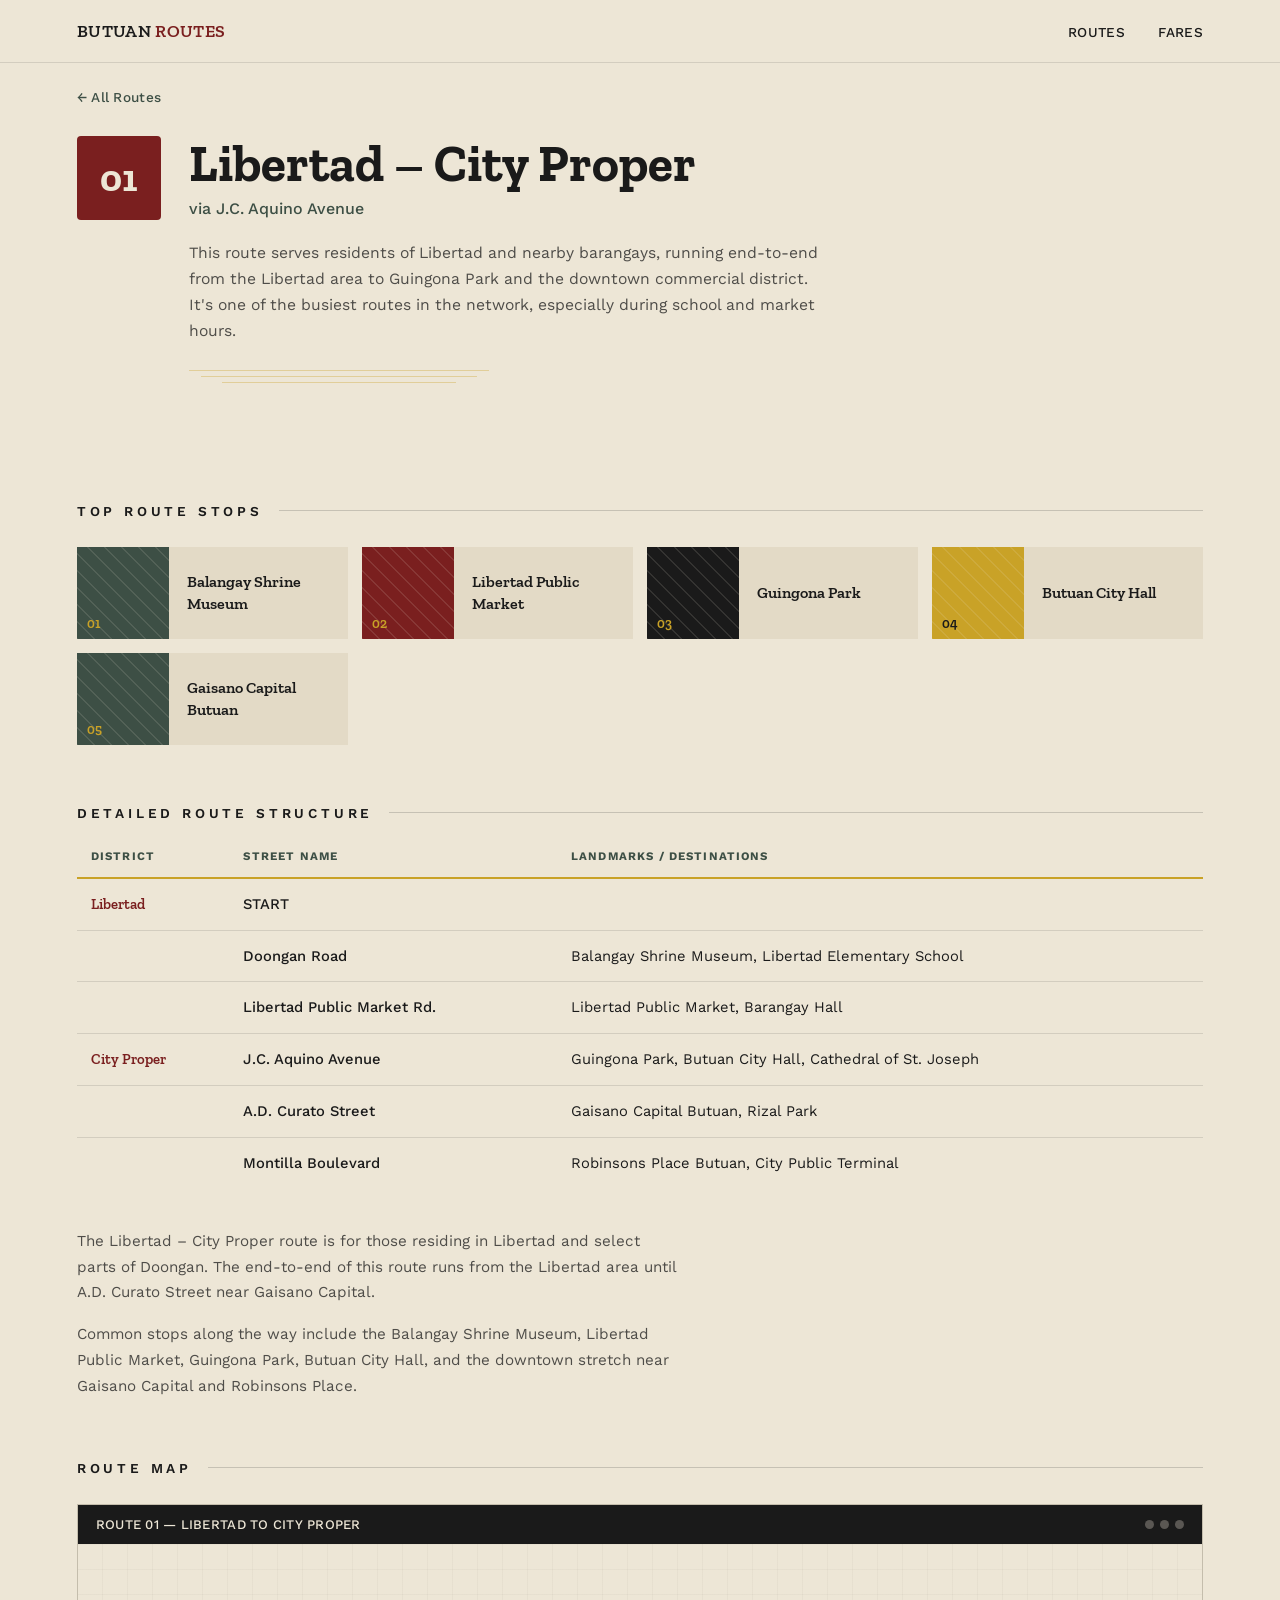
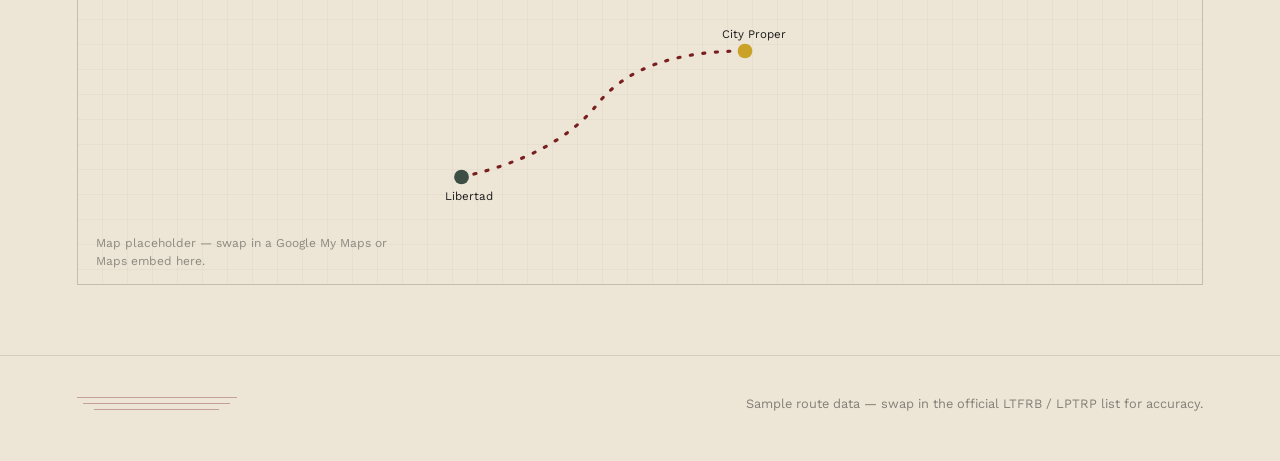
==== routes/route-01.html @ 06b8d441 "restructure: index.html + routes folder" ====
<!DOCTYPE html>
<html lang="en">
<head>
<meta charset="UTF-8">
<meta name="viewport" content="width=device-width, initial-scale=1.0">
<title>Route 01 — Libertad to City Proper | Butuan Routes</title>
<link rel="preconnect" href="https://fonts.googleapis.com">
<link rel="preconnect" href="https://fonts.gstatic.com" crossorigin>
<link href="https://fonts.googleapis.com/css2?family=Zilla+Slab:wght@400;500;600;700&family=Work+Sans:wght@400;500;600&display=swap" rel="stylesheet">
<style>
  :root {
    --red: #7A1F1F;
    --gold: #C9A227;
    --black: #1A1A1A;
    --moss: #3D4F45;
    --cream: #EDE6D6;
    --cream-dim: #E3DAC6;
  }

  * { margin: 0; padding: 0; box-sizing: border-box; }
  html { scroll-behavior: smooth; }
  body {
    background: var(--cream);
    color: var(--black);
    font-family: 'Work Sans', sans-serif;
    -webkit-font-smoothing: antialiased;
  }
  h1, h2, h3 { font-family: 'Zilla Slab', serif; }

  .plank-lines { display: flex; flex-direction: column; gap: 5px; width: 100%; }
  .plank-lines span { display: block; height: 1px; background: currentColor; opacity: 0.35; }
  .plank-lines span:nth-child(2) { width: 92%; margin-left: 4%; }
  .plank-lines span:nth-child(3) { width: 78%; margin-left: 11%; }

  /* ---------- header ---------- */
  header {
    padding: 20px 6vw;
    display: flex;
    justify-content: space-between;
    align-items: center;
    border-bottom: 1px solid rgba(26,26,26,0.12);
  }
  .brand { font-family: 'Zilla Slab', serif; font-weight: 600; font-size: 1.1rem; letter-spacing: 0.02em; }
  .brand span { color: var(--red); }
  nav a {
    color: var(--black);
    text-decoration: none;
    font-size: 0.85rem;
    font-weight: 500;
    margin-left: 28px;
    letter-spacing: 0.03em;
    text-transform: uppercase;
  }

  /* ---------- back link ---------- */
  .back-link {
    padding: 24px 6vw 0;
  }
  .back-link a {
    color: var(--moss);
    text-decoration: none;
    font-size: 0.85rem;
    font-weight: 500;
    letter-spacing: 0.02em;
    display: inline-flex;
    align-items: center;
    gap: 8px;
  }
  .back-link a:hover { color: var(--red); }

  /* ---------- route hero ---------- */
  .route-hero {
    padding: 30px 6vw 60px;
    display: grid;
    grid-template-columns: auto 1fr;
    gap: 28px;
    align-items: start;
  }
  .big-tag {
    background: var(--red);
    color: var(--cream);
    font-family: 'Zilla Slab', serif;
    font-weight: 700;
    font-size: 2.4rem;
    width: 84px;
    height: 84px;
    flex-shrink: 0;
    display: flex;
    align-items: center;
    justify-content: center;
    border-radius: 4px;
  }
  .route-hero h1 {
    font-size: clamp(1.9rem, 4.5vw, 3.2rem);
    font-weight: 700;
    line-height: 1.08;
    margin-bottom: 8px;
  }
  .route-hero .via {
    font-size: 1rem;
    color: var(--moss);
    font-weight: 500;
    margin-bottom: 22px;
  }
  .route-hero .desc {
    max-width: 640px;
    font-size: 0.98rem;
    line-height: 1.65;
    color: rgba(26,26,26,0.75);
  }
  .route-hero .plank-lines {
    max-width: 300px;
    margin-top: 26px;
    color: var(--gold);
  }

  @media (max-width: 640px) {
    .route-hero { grid-template-columns: 1fr; }
  }

  /* ---------- section label ---------- */
  .section-label {
    display: flex;
    align-items: center;
    gap: 16px;
    padding: 0 6vw;
    margin: 60px 0 28px;
  }
  .section-label h2 {
    font-size: 0.85rem;
    letter-spacing: 0.28em;
    text-transform: uppercase;
    font-family: 'Work Sans', sans-serif;
    font-weight: 600;
    white-space: nowrap;
  }
  .section-label .rule { height: 1px; background: rgba(26,26,26,0.18); flex: 1; }

  /* ---------- stops grid (placeholder tiles, no stock photos) ---------- */
  .stops {
    padding: 0 6vw;
    display: grid;
    grid-template-columns: repeat(auto-fit, minmax(230px, 1fr));
    gap: 14px;
  }
  .stop {
    background: var(--cream-dim);
    display: flex;
    align-items: stretch;
    min-height: 92px;
  }
  .stop-swatch {
    width: 92px;
    flex-shrink: 0;
    position: relative;
    background: var(--moss);
    overflow: hidden;
  }
  .stop-swatch::before {
    content: '';
    position: absolute;
    inset: 0;
    background-image: repeating-linear-gradient(45deg, rgba(237,230,214,0.12) 0, rgba(237,230,214,0.12) 1px, transparent 1px, transparent 12px);
  }
  .stop-swatch .num {
    position: absolute;
    bottom: 8px;
    left: 10px;
    color: var(--gold);
    font-family: 'Zilla Slab', serif;
    font-weight: 600;
    font-size: 0.85rem;
  }
  .stop:nth-child(2) .stop-swatch { background: var(--red); }
  .stop:nth-child(3) .stop-swatch { background: var(--black); }
  .stop:nth-child(4) .stop-swatch { background: var(--gold); }
  .stop:nth-child(4) .stop-swatch .num { color: var(--black); }
  .stop:nth-child(5) .stop-swatch { background: var(--moss); }
  .stop-info {
    padding: 14px 18px;
    display: flex;
    align-items: center;
    font-family: 'Zilla Slab', serif;
    font-weight: 600;
    font-size: 1rem;
    line-height: 1.35;
  }

  /* ---------- detailed structure table ---------- */
  .table-wrap { padding: 0 6vw; overflow-x: auto; }
  table {
    width: 100%;
    border-collapse: collapse;
    font-size: 0.92rem;
    min-width: 560px;
  }
  thead th {
    text-align: left;
    font-family: 'Work Sans', sans-serif;
    font-size: 0.72rem;
    letter-spacing: 0.1em;
    text-transform: uppercase;
    color: var(--moss);
    padding: 0 14px 14px;
    border-bottom: 2px solid var(--gold);
  }
  tbody td {
    padding: 14px;
    border-bottom: 1px solid rgba(26,26,26,0.12);
    vertical-align: top;
    line-height: 1.55;
  }
  tbody td:first-child {
    font-family: 'Zilla Slab', serif;
    font-weight: 600;
    color: var(--red);
    white-space: nowrap;
  }
  tbody td:nth-child(2) { font-weight: 500; white-space: nowrap; }
  tbody tr:last-child td { border-bottom: none; }

  /* ---------- narrative note ---------- */
  .narrative {
    padding: 40px 6vw 0;
    max-width: 760px;
  }
  .narrative p {
    font-size: 0.95rem;
    line-height: 1.7;
    color: rgba(26,26,26,0.75);
    margin-bottom: 16px;
  }
  .narrative p:last-child { margin-bottom: 0; }

  /* ---------- map placeholder ---------- */
  .map-block { padding: 0 6vw 10px; }
  .map-frame {
    border: 1px solid rgba(26,26,26,0.15);
    background: var(--cream-dim);
  }
  .map-frame-bar {
    display: flex;
    align-items: center;
    justify-content: space-between;
    padding: 12px 18px;
    background: var(--black);
    color: var(--cream);
  }
  .map-frame-bar span {
    font-size: 0.82rem;
    font-weight: 500;
    letter-spacing: 0.02em;
  }
  .map-frame-bar .dot-group { display: flex; gap: 6px; }
  .map-frame-bar .dot { width: 9px; height: 9px; border-radius: 50%; background: rgba(237,230,214,0.3); }
  .map-canvas {
    position: relative;
    height: 340px;
    background:
      linear-gradient(0deg, transparent 24px, rgba(26,26,26,0.06) 25px) 0 0 / 100% 25px,
      linear-gradient(90deg, transparent 24px, rgba(26,26,26,0.06) 25px) 0 0 / 25px 100%,
      var(--cream);
    display: flex;
    align-items: center;
    justify-content: center;
    overflow: hidden;
  }
  .map-canvas svg { width: 70%; max-width: 420px; }
  .map-placeholder-note {
    position: absolute;
    bottom: 14px;
    left: 18px;
    font-size: 0.75rem;
    color: rgba(26,26,26,0.45);
    max-width: 320px;
    line-height: 1.5;
  }

  /* ---------- footer ---------- */
  footer {
    padding: 40px 6vw 50px;
    margin-top: 60px;
    display: flex;
    justify-content: space-between;
    align-items: center;
    flex-wrap: wrap;
    gap: 12px;
    border-top: 1px solid rgba(26,26,26,0.12);
  }
  footer .plank-lines { max-width: 160px; color: var(--red); }
  footer p { font-size: 0.8rem; color: rgba(26,26,26,0.5); }

  :focus-visible { outline: 2px solid var(--red); outline-offset: 2px; }
  @media (prefers-reduced-motion: reduce) { html { scroll-behavior: auto; } }
</style>
</head>
<body>

<header>
  <div class="brand">BUTUAN <span>ROUTES</span></div>
  <nav>
    <a href="../index.html">Routes</a>
    <a href="../index.html#fares">Fares</a>
  </nav>
</header>

<div class="back-link">
  <a href="../index.html">&larr; All Routes</a>
</div>

<section class="route-hero">
  <div class="big-tag">01</div>
  <div>
    <h1>Libertad &ndash; City Proper</h1>
    <div class="via">via J.C. Aquino Avenue</div>
    <p class="desc">This route serves residents of Libertad and nearby barangays, running end-to-end from the Libertad area to Guingona Park and the downtown commercial district. It's one of the busiest routes in the network, especially during school and market hours.</p>
    <div class="plank-lines"><span></span><span></span><span></span></div>
  </div>
</section>

<div class="section-label">
  <h2>Top Route Stops</h2>
  <div class="rule"></div>
</div>

<div class="stops">
  <div class="stop">
    <div class="stop-swatch"><span class="num">01</span></div>
    <div class="stop-info">Balangay Shrine Museum</div>
  </div>
  <div class="stop">
    <div class="stop-swatch"><span class="num">02</span></div>
    <div class="stop-info">Libertad Public Market</div>
  </div>
  <div class="stop">
    <div class="stop-swatch"><span class="num">03</span></div>
    <div class="stop-info">Guingona Park</div>
  </div>
  <div class="stop">
    <div class="stop-swatch"><span class="num">04</span></div>
    <div class="stop-info">Butuan City Hall</div>
  </div>
  <div class="stop">
    <div class="stop-swatch"><span class="num">05</span></div>
    <div class="stop-info">Gaisano Capital Butuan</div>
  </div>
</div>

<div class="section-label">
  <h2>Detailed Route Structure</h2>
  <div class="rule"></div>
</div>

<div class="table-wrap">
  <table>
    <thead>
      <tr><th>District</th><th>Street Name</th><th>Landmarks / Destinations</th></tr>
    </thead>
    <tbody>
      <tr><td>Libertad</td><td>START</td><td></td></tr>
      <tr><td></td><td>Doongan Road</td><td>Balangay Shrine Museum, Libertad Elementary School</td></tr>
      <tr><td></td><td>Libertad Public Market Rd.</td><td>Libertad Public Market, Barangay Hall</td></tr>
      <tr><td>City Proper</td><td>J.C. Aquino Avenue</td><td>Guingona Park, Butuan City Hall, Cathedral of St. Joseph</td></tr>
      <tr><td></td><td>A.D. Curato Street</td><td>Gaisano Capital Butuan, Rizal Park</td></tr>
      <tr><td></td><td>Montilla Boulevard</td><td>Robinsons Place Butuan, City Public Terminal</td></tr>
    </tbody>
  </table>
</div>

<div class="narrative">
  <p>The Libertad &ndash; City Proper route is for those residing in Libertad and select parts of Doongan. The end-to-end of this route runs from the Libertad area until A.D. Curato Street near Gaisano Capital.</p>
  <p>Common stops along the way include the Balangay Shrine Museum, Libertad Public Market, Guingona Park, Butuan City Hall, and the downtown stretch near Gaisano Capital and Robinsons Place.</p>
</div>

<div class="section-label">
  <h2>Route Map</h2>
  <div class="rule"></div>
</div>

<div class="map-block">
  <div class="map-frame">
    <div class="map-frame-bar">
      <span>ROUTE 01 &mdash; LIBERTAD TO CITY PROPER</span>
      <div class="dot-group"><div class="dot"></div><div class="dot"></div><div class="dot"></div></div>
    </div>
    <div class="map-canvas">
      <svg viewBox="0 0 400 200" xmlns="http://www.w3.org/2000/svg">
        <path d="M 30 160 Q 120 140 160 90 T 300 40" fill="none" stroke="#7A1F1F" stroke-width="3" stroke-dasharray="2 10" stroke-linecap="round"/>
        <circle cx="30" cy="160" r="7" fill="#3D4F45"/>
        <circle cx="300" cy="40" r="7" fill="#C9A227"/>
        <text x="14" y="182" font-family="Work Sans, sans-serif" font-size="11" fill="#1A1A1A">Libertad</text>
        <text x="278" y="28" font-family="Work Sans, sans-serif" font-size="11" fill="#1A1A1A">City Proper</text>
      </svg>
      <div class="map-placeholder-note">Map placeholder &mdash; swap in a Google My Maps or Maps embed here.</div>
    </div>
  </div>
</div>

<footer>
  <div class="plank-lines"><span></span><span></span><span></span></div>
  <p>Sample route data &mdash; swap in the official LTFRB / LPTRP list for accuracy.</p>
</footer>

</body>
</html>
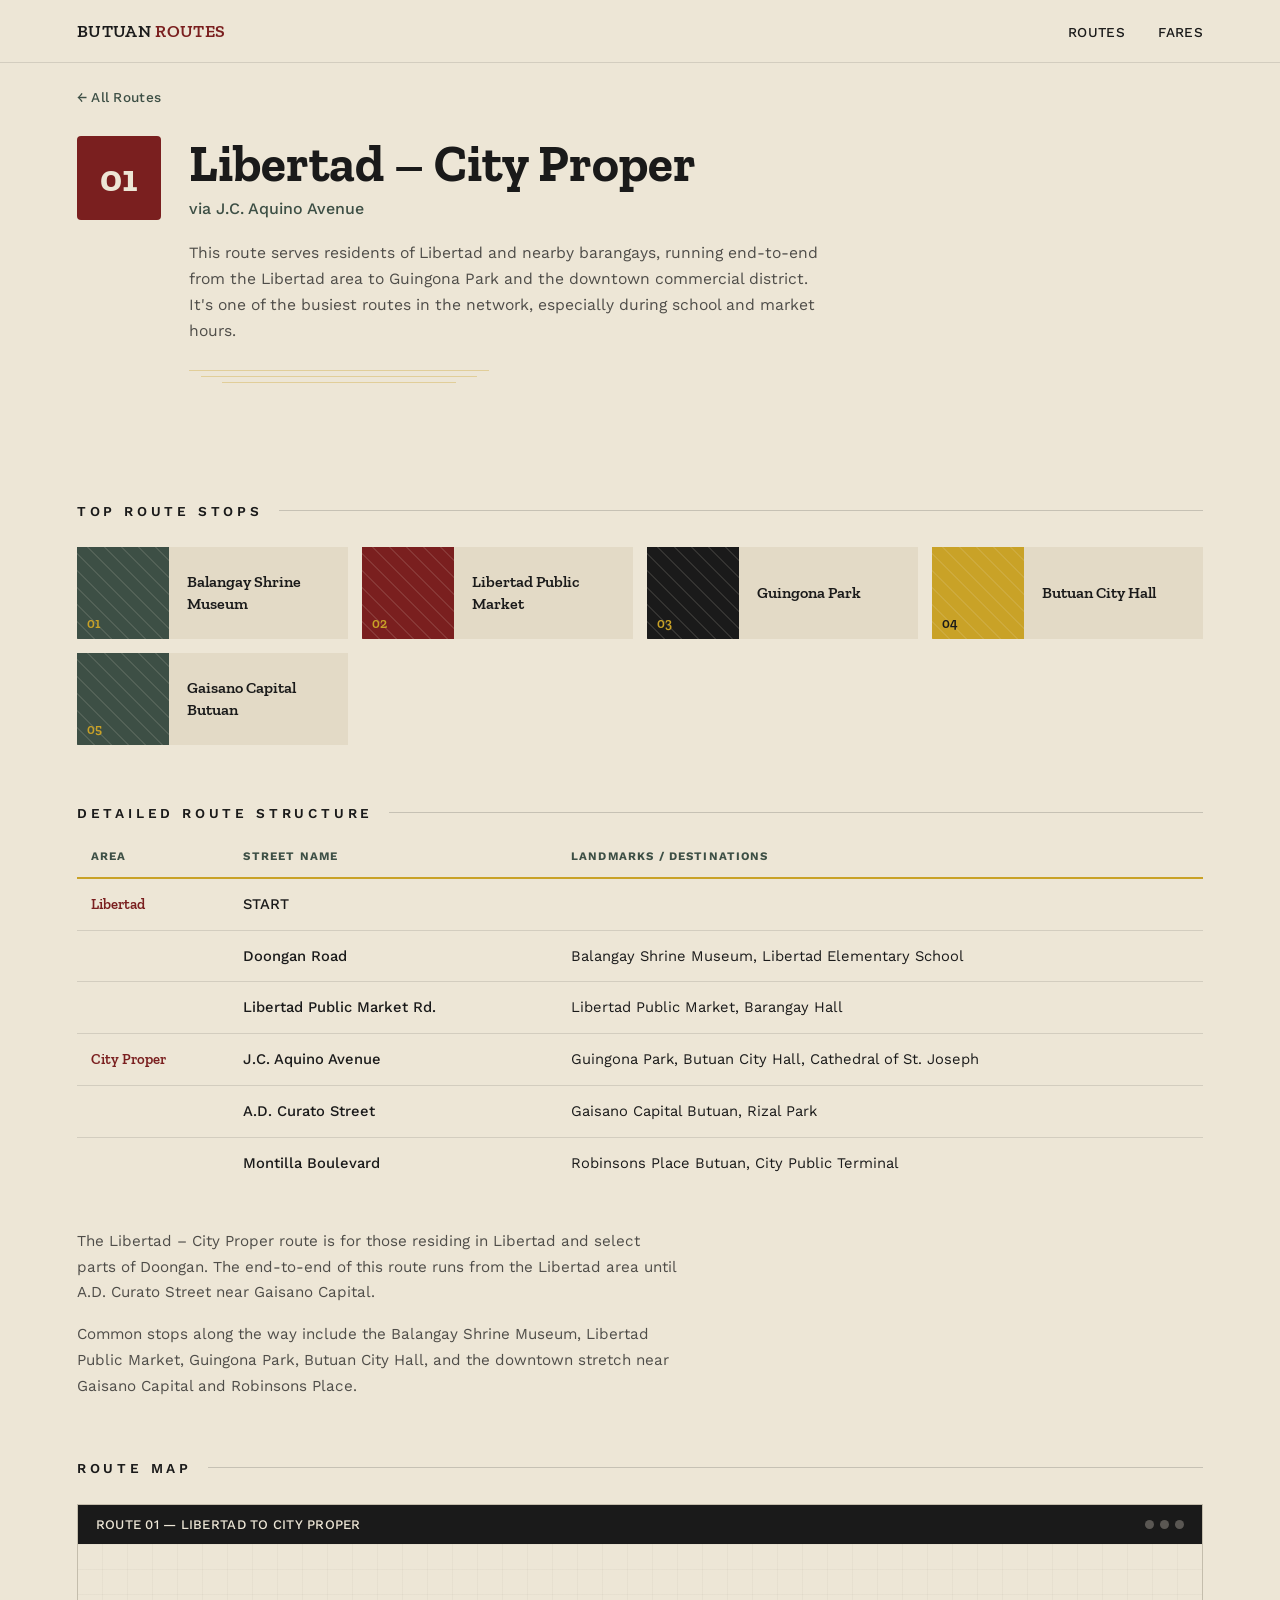
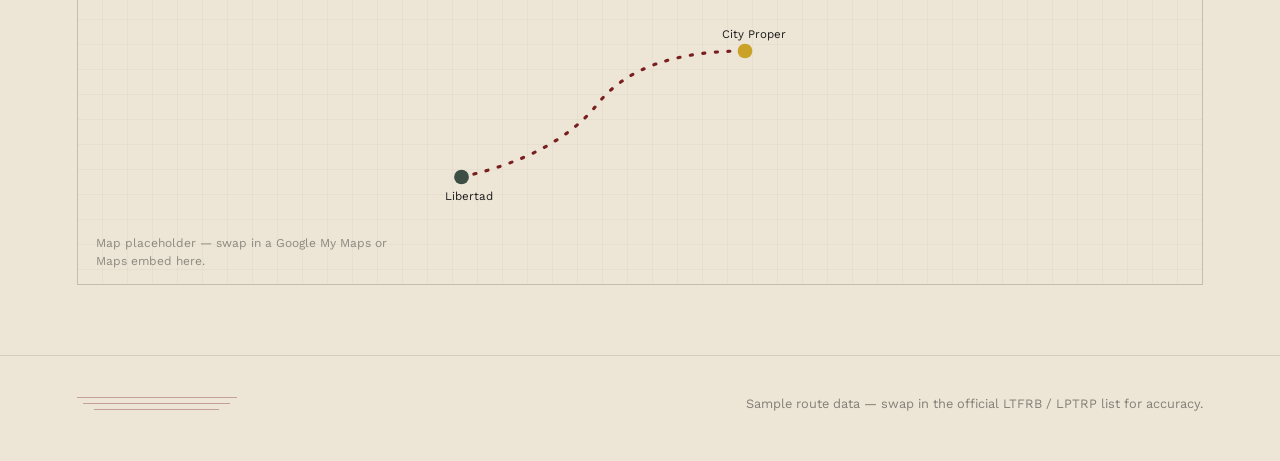
==== commit 99d64521: "Update route info and directions Refresh the homepage and route pages with corrected route names, ro" ====
--- a/routes/route-01.html
+++ b/routes/route-01.html
@@ -1,405 +1,124 @@
 <!DOCTYPE html>
 <html lang="en">
 <head>
-<meta charset="UTF-8">
-<meta name="viewport" content="width=device-width, initial-scale=1.0">
-<title>Route 01 — Libertad to City Proper | Butuan Routes</title>
-<link rel="preconnect" href="https://fonts.googleapis.com">
-<link rel="preconnect" href="https://fonts.gstatic.com" crossorigin>
-<link href="https://fonts.googleapis.com/css2?family=Zilla+Slab:wght@400;500;600;700&family=Work+Sans:wght@400;500;600&display=swap" rel="stylesheet">
-<style>
-  :root {
-    --red: #7A1F1F;
-    --gold: #C9A227;
-    --black: #1A1A1A;
-    --moss: #3D4F45;
-    --cream: #EDE6D6;
-    --cream-dim: #E3DAC6;
-  }
+  <meta charset="UTF-8">
+  <meta name="viewport" content="width=device-width, initial-scale=1.0">
+  <title>Route 01 — Libertad to City Proper | Butuan Routes</title>
+  <link rel="preconnect" href="https://fonts.googleapis.com">
+  <link rel="preconnect" href="https://fonts.gstatic.com" crossorigin>
+  <link href="https://fonts.googleapis.com/css2?family=Zilla+Slab:wght@400;500;600;700&family=Work+Sans:wght@400;500;600&display=swap" rel="stylesheet">
+  <link rel="stylesheet" href="../assets/routes-style.css">
+</head>
 
-  * { margin: 0; padding: 0; box-sizing: border-box; }
-  html { scroll-behavior: smooth; }
-  body {
-    background: var(--cream);
-    color: var(--black);
-    font-family: 'Work Sans', sans-serif;
-    -webkit-font-smoothing: antialiased;
-  }
-  h1, h2, h3 { font-family: 'Zilla Slab', serif; }
+<body>
+  <header>
+    <div class="brand">BUTUAN <span>ROUTES</span></div>
+    <nav>
+      <a href="../index.html">Routes</a>
+      <a href="../index.html#fares">Fares</a>
+    </nav>
+  </header>
 
-  .plank-lines { display: flex; flex-direction: column; gap: 5px; width: 100%; }
-  .plank-lines span { display: block; height: 1px; background: currentColor; opacity: 0.35; }
-  .plank-lines span:nth-child(2) { width: 92%; margin-left: 4%; }
-  .plank-lines span:nth-child(3) { width: 78%; margin-left: 11%; }
+  <div class="back-link">
+    <a href="../index.html">&larr; All Routes</a>
+  </div>
 
-  /* ---------- header ---------- */
-  header {
-    padding: 20px 6vw;
-    display: flex;
-    justify-content: space-between;
-    align-items: center;
-    border-bottom: 1px solid rgba(26,26,26,0.12);
-  }
-  .brand { font-family: 'Zilla Slab', serif; font-weight: 600; font-size: 1.1rem; letter-spacing: 0.02em; }
-  .brand span { color: var(--red); }
-  nav a {
-    color: var(--black);
-    text-decoration: none;
-    font-size: 0.85rem;
-    font-weight: 500;
-    margin-left: 28px;
-    letter-spacing: 0.03em;
-    text-transform: uppercase;
-  }
+  <section class="route-hero">
+    <div class="big-tag">01</div>
+    <div>
+      <h1>Libertad &ndash; City Proper</h1>
+      <div class="via">via J.C. Aquino Avenue</div>
+      <p class="desc">This route serves residents of Libertad and nearby barangays, running end-to-end from the Libertad area to Guingona Park and the downtown commercial district. It's one of the busiest routes in the network, especially during school and market hours.</p>
+      <div class="plank-lines"><span></span><span></span><span></span></div>
+    </div>
+  </section>
 
-  /* ---------- back link ---------- */
-  .back-link {
-    padding: 24px 6vw 0;
-  }
-  .back-link a {
-    color: var(--moss);
-    text-decoration: none;
-    font-size: 0.85rem;
-    font-weight: 500;
-    letter-spacing: 0.02em;
-    display: inline-flex;
-    align-items: center;
-    gap: 8px;
-  }
-  .back-link a:hover { color: var(--red); }
+  <div class="section-label">
+    <h2>Top Route Stops</h2>
+    <div class="rule"></div>
+  </div>
 
-  /* ---------- route hero ---------- */
-  .route-hero {
-    padding: 30px 6vw 60px;
-    display: grid;
-    grid-template-columns: auto 1fr;
-    gap: 28px;
-    align-items: start;
-  }
-  .big-tag {
-    background: var(--red);
-    color: var(--cream);
-    font-family: 'Zilla Slab', serif;
-    font-weight: 700;
-    font-size: 2.4rem;
-    width: 84px;
-    height: 84px;
-    flex-shrink: 0;
-    display: flex;
-    align-items: center;
-    justify-content: center;
-    border-radius: 4px;
-  }
-  .route-hero h1 {
-    font-size: clamp(1.9rem, 4.5vw, 3.2rem);
-    font-weight: 700;
-    line-height: 1.08;
-    margin-bottom: 8px;
-  }
-  .route-hero .via {
-    font-size: 1rem;
-    color: var(--moss);
-    font-weight: 500;
-    margin-bottom: 22px;
-  }
-  .route-hero .desc {
-    max-width: 640px;
-    font-size: 0.98rem;
-    line-height: 1.65;
-    color: rgba(26,26,26,0.75);
-  }
-  .route-hero .plank-lines {
-    max-width: 300px;
-    margin-top: 26px;
-    color: var(--gold);
-  }
-
-  @media (max-width: 640px) {
-    .route-hero { grid-template-columns: 1fr; }
-  }
-
-  /* ---------- section label ---------- */
-  .section-label {
-    display: flex;
-    align-items: center;
-    gap: 16px;
-    padding: 0 6vw;
-    margin: 60px 0 28px;
-  }
-  .section-label h2 {
-    font-size: 0.85rem;
-    letter-spacing: 0.28em;
-    text-transform: uppercase;
-    font-family: 'Work Sans', sans-serif;
-    font-weight: 600;
-    white-space: nowrap;
-  }
-  .section-label .rule { height: 1px; background: rgba(26,26,26,0.18); flex: 1; }
-
-  /* ---------- stops grid (placeholder tiles, no stock photos) ---------- */
-  .stops {
-    padding: 0 6vw;
-    display: grid;
-    grid-template-columns: repeat(auto-fit, minmax(230px, 1fr));
-    gap: 14px;
-  }
-  .stop {
-    background: var(--cream-dim);
-    display: flex;
-    align-items: stretch;
-    min-height: 92px;
-  }
-  .stop-swatch {
-    width: 92px;
-    flex-shrink: 0;
-    position: relative;
-    background: var(--moss);
-    overflow: hidden;
-  }
-  .stop-swatch::before {
-    content: '';
-    position: absolute;
-    inset: 0;
-    background-image: repeating-linear-gradient(45deg, rgba(237,230,214,0.12) 0, rgba(237,230,214,0.12) 1px, transparent 1px, transparent 12px);
-  }
-  .stop-swatch .num {
-    position: absolute;
-    bottom: 8px;
-    left: 10px;
-    color: var(--gold);
-    font-family: 'Zilla Slab', serif;
-    font-weight: 600;
-    font-size: 0.85rem;
-  }
-  .stop:nth-child(2) .stop-swatch { background: var(--red); }
-  .stop:nth-child(3) .stop-swatch { background: var(--black); }
-  .stop:nth-child(4) .stop-swatch { background: var(--gold); }
-  .stop:nth-child(4) .stop-swatch .num { color: var(--black); }
-  .stop:nth-child(5) .stop-swatch { background: var(--moss); }
-  .stop-info {
-    padding: 14px 18px;
-    display: flex;
-    align-items: center;
-    font-family: 'Zilla Slab', serif;
-    font-weight: 600;
-    font-size: 1rem;
-    line-height: 1.35;
-  }
-
-  /* ---------- detailed structure table ---------- */
-  .table-wrap { padding: 0 6vw; overflow-x: auto; }
-  table {
-    width: 100%;
-    border-collapse: collapse;
-    font-size: 0.92rem;
-    min-width: 560px;
-  }
-  thead th {
-    text-align: left;
-    font-family: 'Work Sans', sans-serif;
-    font-size: 0.72rem;
-    letter-spacing: 0.1em;
-    text-transform: uppercase;
-    color: var(--moss);
-    padding: 0 14px 14px;
-    border-bottom: 2px solid var(--gold);
-  }
-  tbody td {
-    padding: 14px;
-    border-bottom: 1px solid rgba(26,26,26,0.12);
-    vertical-align: top;
-    line-height: 1.55;
-  }
-  tbody td:first-child {
-    font-family: 'Zilla Slab', serif;
-    font-weight: 600;
-    color: var(--red);
-    white-space: nowrap;
-  }
-  tbody td:nth-child(2) { font-weight: 500; white-space: nowrap; }
-  tbody tr:last-child td { border-bottom: none; }
-
-  /* ---------- narrative note ---------- */
-  .narrative {
-    padding: 40px 6vw 0;
-    max-width: 760px;
-  }
-  .narrative p {
-    font-size: 0.95rem;
-    line-height: 1.7;
-    color: rgba(26,26,26,0.75);
-    margin-bottom: 16px;
-  }
-  .narrative p:last-child { margin-bottom: 0; }
-
-  /* ---------- map placeholder ---------- */
-  .map-block { padding: 0 6vw 10px; }
-  .map-frame {
-    border: 1px solid rgba(26,26,26,0.15);
-    background: var(--cream-dim);
-  }
-  .map-frame-bar {
-    display: flex;
-    align-items: center;
-    justify-content: space-between;
-    padding: 12px 18px;
-    background: var(--black);
-    color: var(--cream);
-  }
-  .map-frame-bar span {
-    font-size: 0.82rem;
-    font-weight: 500;
-    letter-spacing: 0.02em;
-  }
-  .map-frame-bar .dot-group { display: flex; gap: 6px; }
-  .map-frame-bar .dot { width: 9px; height: 9px; border-radius: 50%; background: rgba(237,230,214,0.3); }
-  .map-canvas {
-    position: relative;
-    height: 340px;
-    background:
-      linear-gradient(0deg, transparent 24px, rgba(26,26,26,0.06) 25px) 0 0 / 100% 25px,
-      linear-gradient(90deg, transparent 24px, rgba(26,26,26,0.06) 25px) 0 0 / 25px 100%,
-      var(--cream);
-    display: flex;
-    align-items: center;
-    justify-content: center;
-    overflow: hidden;
-  }
-  .map-canvas svg { width: 70%; max-width: 420px; }
-  .map-placeholder-note {
-    position: absolute;
-    bottom: 14px;
-    left: 18px;
-    font-size: 0.75rem;
-    color: rgba(26,26,26,0.45);
-    max-width: 320px;
-    line-height: 1.5;
-  }
-
-  /* ---------- footer ---------- */
-  footer {
-    padding: 40px 6vw 50px;
-    margin-top: 60px;
-    display: flex;
-    justify-content: space-between;
-    align-items: center;
-    flex-wrap: wrap;
-    gap: 12px;
-    border-top: 1px solid rgba(26,26,26,0.12);
-  }
-  footer .plank-lines { max-width: 160px; color: var(--red); }
-  footer p { font-size: 0.8rem; color: rgba(26,26,26,0.5); }
-
-  :focus-visible { outline: 2px solid var(--red); outline-offset: 2px; }
-  @media (prefers-reduced-motion: reduce) { html { scroll-behavior: auto; } }
-</style>
-</head>
-<body>
-
-<header>
-  <div class="brand">BUTUAN <span>ROUTES</span></div>
-  <nav>
-    <a href="../index.html">Routes</a>
-    <a href="../index.html#fares">Fares</a>
-  </nav>
-</header>
-
-<div class="back-link">
-  <a href="../index.html">&larr; All Routes</a>
-</div>
-
-<section class="route-hero">
-  <div class="big-tag">01</div>
-  <div>
-    <h1>Libertad &ndash; City Proper</h1>
-    <div class="via">via J.C. Aquino Avenue</div>
-    <p class="desc">This route serves residents of Libertad and nearby barangays, running end-to-end from the Libertad area to Guingona Park and the downtown commercial district. It's one of the busiest routes in the network, especially during school and market hours.</p>
-    <div class="plank-lines"><span></span><span></span><span></span></div>
-  </div>
-</section>
-
-<div class="section-label">
-  <h2>Top Route Stops</h2>
-  <div class="rule"></div>
-</div>
-
-<div class="stops">
-  <div class="stop">
-    <div class="stop-swatch"><span class="num">01</span></div>
-    <div class="stop-info">Balangay Shrine Museum</div>
-  </div>
-  <div class="stop">
-    <div class="stop-swatch"><span class="num">02</span></div>
-    <div class="stop-info">Libertad Public Market</div>
-  </div>
-  <div class="stop">
-    <div class="stop-swatch"><span class="num">03</span></div>
-    <div class="stop-info">Guingona Park</div>
-  </div>
-  <div class="stop">
-    <div class="stop-swatch"><span class="num">04</span></div>
-    <div class="stop-info">Butuan City Hall</div>
-  </div>
-  <div class="stop">
-    <div class="stop-swatch"><span class="num">05</span></div>
-    <div class="stop-info">Gaisano Capital Butuan</div>
-  </div>
-</div>
-
-<div class="section-label">
-  <h2>Detailed Route Structure</h2>
-  <div class="rule"></div>
-</div>
-
-<div class="table-wrap">
-  <table>
-    <thead>
-      <tr><th>District</th><th>Street Name</th><th>Landmarks / Destinations</th></tr>
-    </thead>
-    <tbody>
-      <tr><td>Libertad</td><td>START</td><td></td></tr>
-      <tr><td></td><td>Doongan Road</td><td>Balangay Shrine Museum, Libertad Elementary School</td></tr>
-      <tr><td></td><td>Libertad Public Market Rd.</td><td>Libertad Public Market, Barangay Hall</td></tr>
-      <tr><td>City Proper</td><td>J.C. Aquino Avenue</td><td>Guingona Park, Butuan City Hall, Cathedral of St. Joseph</td></tr>
-      <tr><td></td><td>A.D. Curato Street</td><td>Gaisano Capital Butuan, Rizal Park</td></tr>
-      <tr><td></td><td>Montilla Boulevard</td><td>Robinsons Place Butuan, City Public Terminal</td></tr>
-    </tbody>
-  </table>
-</div>
-
-<div class="narrative">
-  <p>The Libertad &ndash; City Proper route is for those residing in Libertad and select parts of Doongan. The end-to-end of this route runs from the Libertad area until A.D. Curato Street near Gaisano Capital.</p>
-  <p>Common stops along the way include the Balangay Shrine Museum, Libertad Public Market, Guingona Park, Butuan City Hall, and the downtown stretch near Gaisano Capital and Robinsons Place.</p>
-</div>
-
-<div class="section-label">
-  <h2>Route Map</h2>
-  <div class="rule"></div>
-</div>
-
-<div class="map-block">
-  <div class="map-frame">
-    <div class="map-frame-bar">
-      <span>ROUTE 01 &mdash; LIBERTAD TO CITY PROPER</span>
-      <div class="dot-group"><div class="dot"></div><div class="dot"></div><div class="dot"></div></div>
+  <div class="stops">
+    <div class="stop">
+      <div class="stop-swatch"><span class="num">01</span></div>
+      <div class="stop-info">Balangay Shrine Museum</div>
     </div>
-    <div class="map-canvas">
-      <svg viewBox="0 0 400 200" xmlns="http://www.w3.org/2000/svg">
-        <path d="M 30 160 Q 120 140 160 90 T 300 40" fill="none" stroke="#7A1F1F" stroke-width="3" stroke-dasharray="2 10" stroke-linecap="round"/>
-        <circle cx="30" cy="160" r="7" fill="#3D4F45"/>
-        <circle cx="300" cy="40" r="7" fill="#C9A227"/>
-        <text x="14" y="182" font-family="Work Sans, sans-serif" font-size="11" fill="#1A1A1A">Libertad</text>
-        <text x="278" y="28" font-family="Work Sans, sans-serif" font-size="11" fill="#1A1A1A">City Proper</text>
-      </svg>
-      <div class="map-placeholder-note">Map placeholder &mdash; swap in a Google My Maps or Maps embed here.</div>
+    <div class="stop">
+      <div class="stop-swatch"><span class="num">02</span></div>
+      <div class="stop-info">Libertad Public Market</div>
+    </div>
+    <div class="stop">
+      <div class="stop-swatch"><span class="num">03</span></div>
+      <div class="stop-info">Guingona Park</div>
+    </div>
+    <div class="stop">
+      <div class="stop-swatch"><span class="num">04</span></div>
+      <div class="stop-info">Butuan City Hall</div>
+    </div>
+    <div class="stop">
+      <div class="stop-swatch"><span class="num">05</span></div>
+      <div class="stop-info">Gaisano Capital Butuan</div>
     </div>
   </div>
-</div>
 
-<footer>
-  <div class="plank-lines"><span></span><span></span><span></span></div>
-  <p>Sample route data &mdash; swap in the official LTFRB / LPTRP list for accuracy.</p>
-</footer>
+  <div class="section-label">
+    <h2>Detailed Route Structure</h2>
+    <div class="rule"></div>
+  </div>
+
+  <div class="table-wrap">
+    <table>
+      <thead>
+        <tr>
+          <th>Area</th>
+          <th>Street Name</th>
+          <th>Landmarks / Destinations</th>
+        </tr>
+      </thead>
+      <tbody>
+        <tr><td>Libertad</td><td>START</td><td></td></tr>
+        <tr><td></td><td>Doongan Road</td><td>Balangay Shrine Museum, Libertad Elementary School</td></tr>
+        <tr><td></td><td>Libertad Public Market Rd.</td><td>Libertad Public Market, Barangay Hall</td></tr>
+        <tr><td>City Proper</td><td>J.C. Aquino Avenue</td><td>Guingona Park, Butuan City Hall, Cathedral of St. Joseph</td></tr>
+        <tr><td></td><td>A.D. Curato Street</td><td>Gaisano Capital Butuan, Rizal Park</td></tr>
+        <tr><td></td><td>Montilla Boulevard</td><td>Robinsons Place Butuan, City Public Terminal</td></tr>
+      </tbody>
+    </table>
+  </div>
+
+  <div class="narrative">
+    <p>The Libertad &ndash; City Proper route is for those residing in Libertad and select parts of Doongan. The end-to-end of this route runs from the Libertad area until A.D. Curato Street near Gaisano Capital.</p>
+    <p>Common stops along the way include the Balangay Shrine Museum, Libertad Public Market, Guingona Park, Butuan City Hall, and the downtown stretch near Gaisano Capital and Robinsons Place.</p>
+  </div>
+
+  <div class="section-label">
+    <h2>Route Map</h2>
+    <div class="rule"></div>
+  </div>
+
+  <div class="map-block">
+    <div class="map-frame">
+      <div class="map-frame-bar">
+        <span>ROUTE 01 &mdash; LIBERTAD TO CITY PROPER</span>
+        <div class="dot-group"><div class="dot"></div><div class="dot"></div><div class="dot"></div></div>
+      </div>
+      <div class="map-canvas">
+        <svg viewBox="0 0 400 200" xmlns="http://www.w3.org/2000/svg">
+          <path d="M 30 160 Q 120 140 160 90 T 300 40" fill="none" stroke="#7A1F1F" stroke-width="3" stroke-dasharray="2 10" stroke-linecap="round"/>
+          <circle cx="30" cy="160" r="7" fill="#3D4F45"/>
+          <circle cx="300" cy="40" r="7" fill="#C9A227"/>
+          <text x="14" y="182" font-family="Work Sans, sans-serif" font-size="11" fill="#1A1A1A">Libertad</text>
+          <text x="278" y="28" font-family="Work Sans, sans-serif" font-size="11" fill="#1A1A1A">City Proper</text>
+        </svg>
+        <div class="map-placeholder-note">Map placeholder &mdash; swap in a Google My Maps or Maps embed here.</div>
+      </div>
+    </div>
+  </div>
+
+  <footer>
+    <div class="plank-lines"><span></span><span></span><span></span></div>
+    <p>Sample route data &mdash; swap in the official LTFRB / LPTRP list for accuracy.</p>
+  </footer>
 
 </body>
 </html>
--- a/assets/routes-style.css
+++ b/assets/routes-style.css
@@ -0,0 +1,294 @@
+:root {
+    --red: #7A1F1F;
+    --gold: #C9A227;
+    --black: #1A1A1A;
+    --moss: #3D4F45;
+    --cream: #EDE6D6;
+    --cream-dim: #E3DAC6;
+  }
+
+  * { margin: 0; padding: 0; box-sizing: border-box; }
+  html { scroll-behavior: smooth; }
+  body {
+    background: var(--cream);
+    color: var(--black);
+    font-family: 'Work Sans', sans-serif;
+    -webkit-font-smoothing: antialiased;
+  }
+  h1, h2, h3 { font-family: 'Zilla Slab', serif; }
+
+  .plank-lines { display: flex; flex-direction: column; gap: 5px; width: 100%; }
+  .plank-lines span { display: block; height: 1px; background: currentColor; opacity: 0.35; }
+  .plank-lines span:nth-child(2) { width: 92%; margin-left: 4%; }
+  .plank-lines span:nth-child(3) { width: 78%; margin-left: 11%; }
+
+  /* ---------- header ---------- */
+  header {
+    padding: 20px 6vw;
+    display: flex;
+    justify-content: space-between;
+    align-items: center;
+    border-bottom: 1px solid rgba(26,26,26,0.12);
+  }
+  .brand { font-family: 'Zilla Slab', serif; font-weight: 600; font-size: 1.1rem; letter-spacing: 0.02em; }
+  .brand span { color: var(--red); }
+  nav a {
+    color: var(--black);
+    text-decoration: none;
+    font-size: 0.85rem;
+    font-weight: 500;
+    margin-left: 28px;
+    letter-spacing: 0.03em;
+    text-transform: uppercase;
+  }
+
+  /* ---------- back link ---------- */
+  .back-link {
+    padding: 24px 6vw 0;
+  }
+  .back-link a {
+    color: var(--moss);
+    text-decoration: none;
+    font-size: 0.85rem;
+    font-weight: 500;
+    letter-spacing: 0.02em;
+    display: inline-flex;
+    align-items: center;
+    gap: 8px;
+  }
+  .back-link a:hover { color: var(--red); }
+
+  /* ---------- route hero ---------- */
+  .route-direction:not(:first-child) {
+    margin-top: 20px;
+  }
+  .route-direction {
+    margin: 0 0 8px;
+    font-family: 'Zilla Slab', serif;
+    font-size: 1.2rem;
+    font-weight: 700;
+    line-height: 1.3;
+}
+  .route-hero {
+    padding: 30px 6vw 60px;
+    display: grid;
+    grid-template-columns: auto 1fr;
+    gap: 28px;
+    align-items: start;
+  }
+  .big-tag {
+    background: var(--red);
+    color: var(--cream);
+    font-family: 'Zilla Slab', serif;
+    font-weight: 700;
+    font-size: 2.4rem;
+    width: 84px;
+    height: 84px;
+    flex-shrink: 0;
+    display: flex;
+    align-items: center;
+    justify-content: center;
+    border-radius: 4px;
+  }
+  .route-hero h1 {
+    font-size: clamp(1.9rem, 4.5vw, 3.2rem);
+    font-weight: 700;
+    line-height: 1.08;
+    margin-bottom: 8px;
+  }
+  .route-hero .via {
+    font-size: 1rem;
+    color: var(--moss);
+    font-weight: 500;
+    margin-bottom: 22px;
+  }
+  .route-hero .desc {
+    max-width: 640px;
+    font-size: 0.98rem;
+    line-height: 1.65;
+    color: rgba(26,26,26,0.75);
+  }
+  .route-hero .plank-lines {
+    max-width: 300px;
+    margin-top: 26px;
+    color: var(--gold);
+  }
+
+  @media (max-width: 640px) {
+    .route-hero { grid-template-columns: 1fr; }
+  }
+
+  /* ---------- section label ---------- */
+  .section-label {
+    display: flex;
+    align-items: center;
+    gap: 16px;
+    padding: 0 6vw;
+    margin: 60px 0 28px;
+  }
+  .section-label h2 {
+    font-size: 0.85rem;
+    letter-spacing: 0.28em;
+    text-transform: uppercase;
+    font-family: 'Work Sans', sans-serif;
+    font-weight: 600;
+    white-space: nowrap;
+  }
+  .section-label .rule { height: 1px; background: rgba(26,26,26,0.18); flex: 1; }
+
+  /* ---------- stops grid (placeholder tiles, no stock photos) ---------- */
+  .stops {
+    padding: 0 6vw;
+    display: grid;
+    grid-template-columns: repeat(auto-fit, minmax(230px, 1fr));
+    gap: 14px;
+  }
+  .stop {
+    background: var(--cream-dim);
+    display: flex;
+    align-items: stretch;
+    min-height: 92px;
+  }
+  .stop-swatch {
+    width: 92px;
+    flex-shrink: 0;
+    position: relative;
+    background: var(--moss);
+    overflow: hidden;
+  }
+  .stop-swatch::before {
+    content: '';
+    position: absolute;
+    inset: 0;
+    background-image: repeating-linear-gradient(45deg, rgba(237,230,214,0.12) 0, rgba(237,230,214,0.12) 1px, transparent 1px, transparent 12px);
+  }
+  .stop-swatch .num {
+    position: absolute;
+    bottom: 8px;
+    left: 10px;
+    color: var(--gold);
+    font-family: 'Zilla Slab', serif;
+    font-weight: 600;
+    font-size: 0.85rem;
+  }
+  .stop:nth-child(2) .stop-swatch { background: var(--red); }
+  .stop:nth-child(3) .stop-swatch { background: var(--black); }
+  .stop:nth-child(4) .stop-swatch { background: var(--gold); }
+  .stop:nth-child(4) .stop-swatch .num { color: var(--black); }
+  .stop:nth-child(5) .stop-swatch { background: var(--moss); }
+  .stop-info {
+    padding: 14px 18px;
+    display: flex;
+    align-items: center;
+    font-family: 'Zilla Slab', serif;
+    font-weight: 600;
+    font-size: 1rem;
+    line-height: 1.35;
+  }
+
+  /* ---------- detailed structure table ---------- */
+  .table-wrap { padding: 0 6vw; overflow-x: auto; }
+  table {
+    width: 100%;
+    border-collapse: collapse;
+    font-size: 0.92rem;
+    min-width: 560px;
+  }
+  thead th {
+    text-align: left;
+    font-family: 'Work Sans', sans-serif;
+    font-size: 0.72rem;
+    letter-spacing: 0.1em;
+    text-transform: uppercase;
+    color: var(--moss);
+    padding: 0 14px 14px;
+    border-bottom: 2px solid var(--gold);
+  }
+  tbody td {
+    padding: 14px;
+    border-bottom: 1px solid rgba(26,26,26,0.12);
+    vertical-align: top;
+    line-height: 1.55;
+  }
+  tbody td:first-child {
+    font-family: 'Zilla Slab', serif;
+    font-weight: 600;
+    color: var(--red);
+    white-space: nowrap;
+  }
+  tbody td:nth-child(2) { font-weight: 500; white-space: nowrap; }
+  tbody tr:last-child td { border-bottom: none; }
+
+  /* ---------- narrative note ---------- */
+  .narrative {
+    padding: 40px 6vw 0;
+    max-width: 760px;
+  }
+  .narrative p {
+    font-size: 0.95rem;
+    line-height: 1.7;
+    color: rgba(26,26,26,0.75);
+    margin-bottom: 16px;
+  }
+  .narrative p:last-child { margin-bottom: 0; }
+
+  /* ---------- map placeholder ---------- */
+  .map-block { padding: 0 6vw 10px; }
+  .map-frame {
+    border: 1px solid rgba(26,26,26,0.15);
+    background: var(--cream-dim);
+  }
+  .map-frame-bar {
+    display: flex;
+    align-items: center;
+    justify-content: space-between;
+    padding: 12px 18px;
+    background: var(--black);
+    color: var(--cream);
+  }
+  .map-frame-bar span {
+    font-size: 0.82rem;
+    font-weight: 500;
+    letter-spacing: 0.02em;
+  }
+  .map-frame-bar .dot-group { display: flex; gap: 6px; }
+  .map-frame-bar .dot { width: 9px; height: 9px; border-radius: 50%; background: rgba(237,230,214,0.3); }
+  .map-canvas {
+    position: relative;
+    height: 340px;
+    background:
+      linear-gradient(0deg, transparent 24px, rgba(26,26,26,0.06) 25px) 0 0 / 100% 25px,
+      linear-gradient(90deg, transparent 24px, rgba(26,26,26,0.06) 25px) 0 0 / 25px 100%,
+      var(--cream);
+    display: flex;
+    align-items: center;
+    justify-content: center;
+    overflow: hidden;
+  }
+  .map-canvas svg { width: 70%; max-width: 420px; }
+  .map-placeholder-note {
+    position: absolute;
+    bottom: 14px;
+    left: 18px;
+    font-size: 0.75rem;
+    color: rgba(26,26,26,0.45);
+    max-width: 320px;
+    line-height: 1.5;
+  }
+
+  /* ---------- footer ---------- */
+  footer {
+    padding: 40px 6vw 50px;
+    margin-top: 60px;
+    display: flex;
+    justify-content: space-between;
+    align-items: center;
+    flex-wrap: wrap;
+    gap: 12px;
+    border-top: 1px solid rgba(26,26,26,0.12);
+  }
+  footer .plank-lines { max-width: 160px; color: var(--red); }
+  footer p { font-size: 0.8rem; color: rgba(26,26,26,0.5); }
+
+  :focus-visible { outline: 2px solid var(--red); outline-offset: 2px; }
+  @media (prefers-reduced-motion: reduce) { html { scroll-behavior: auto; } }
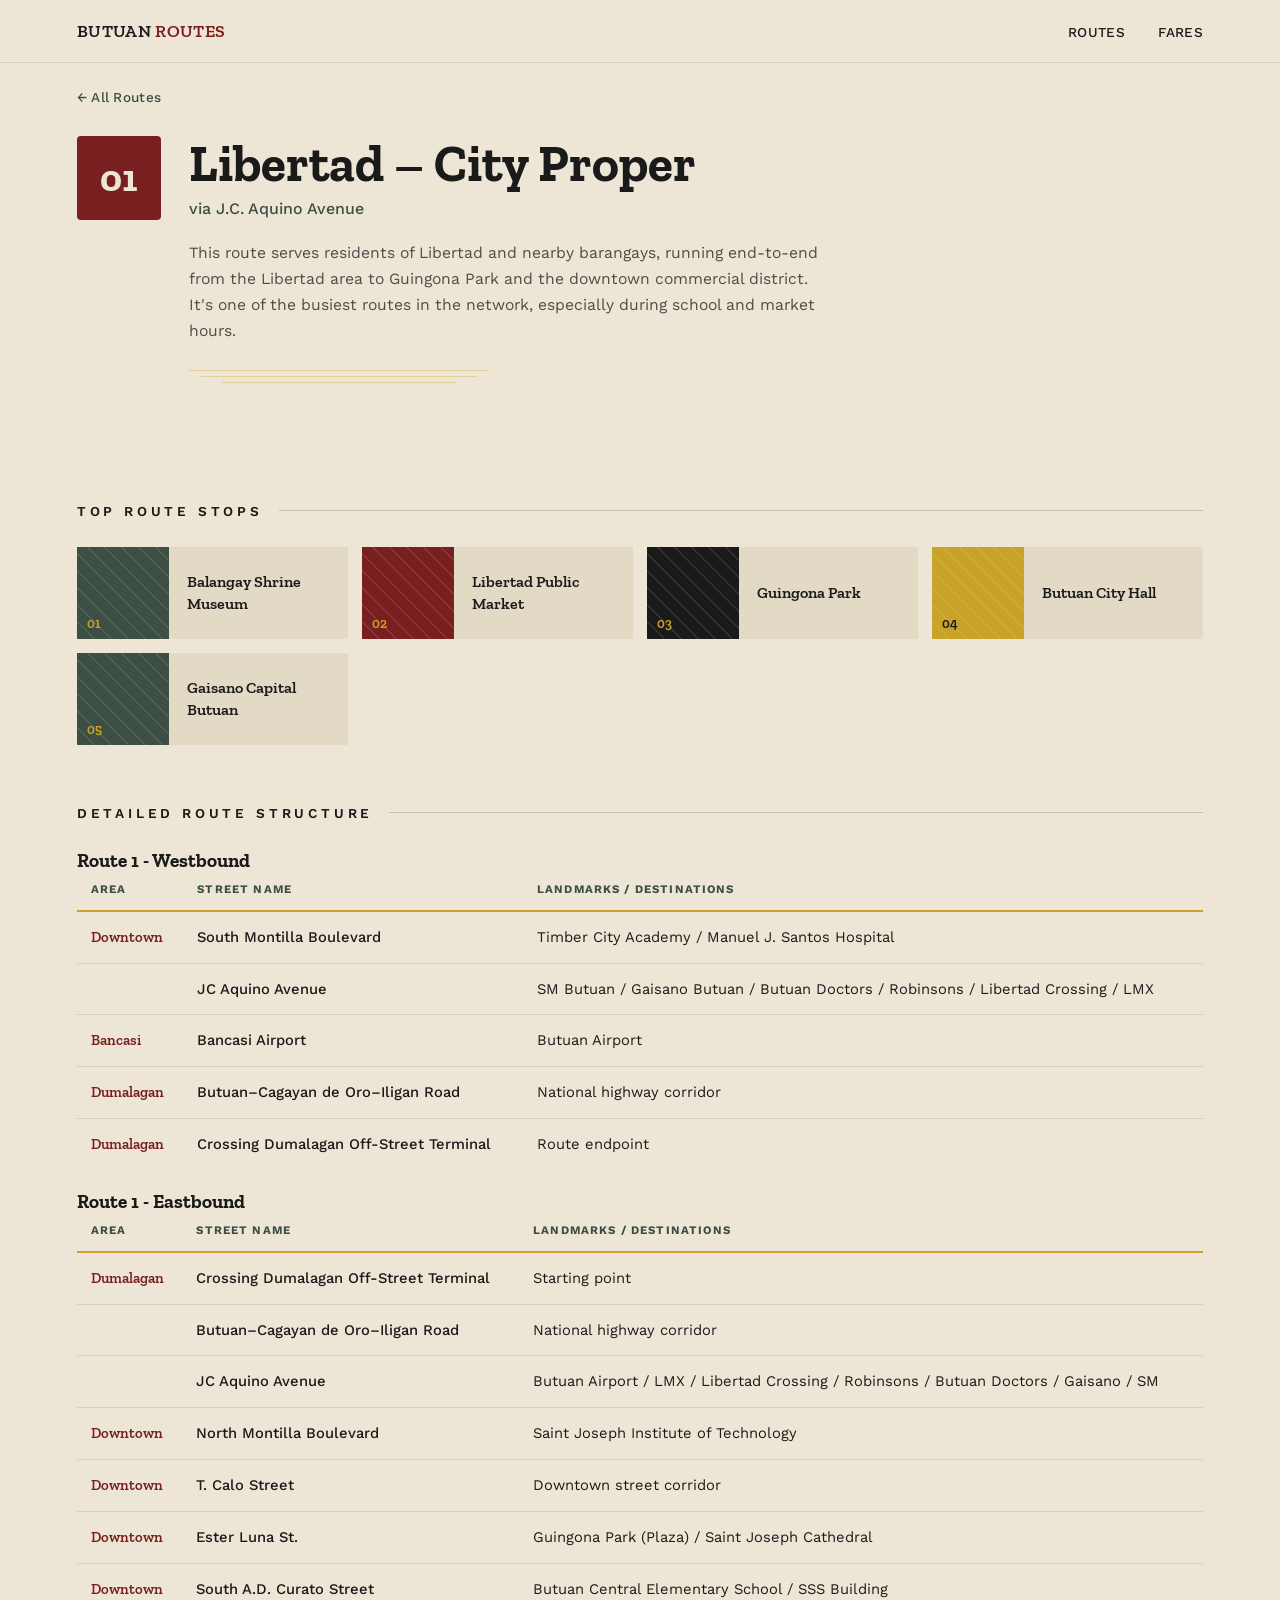
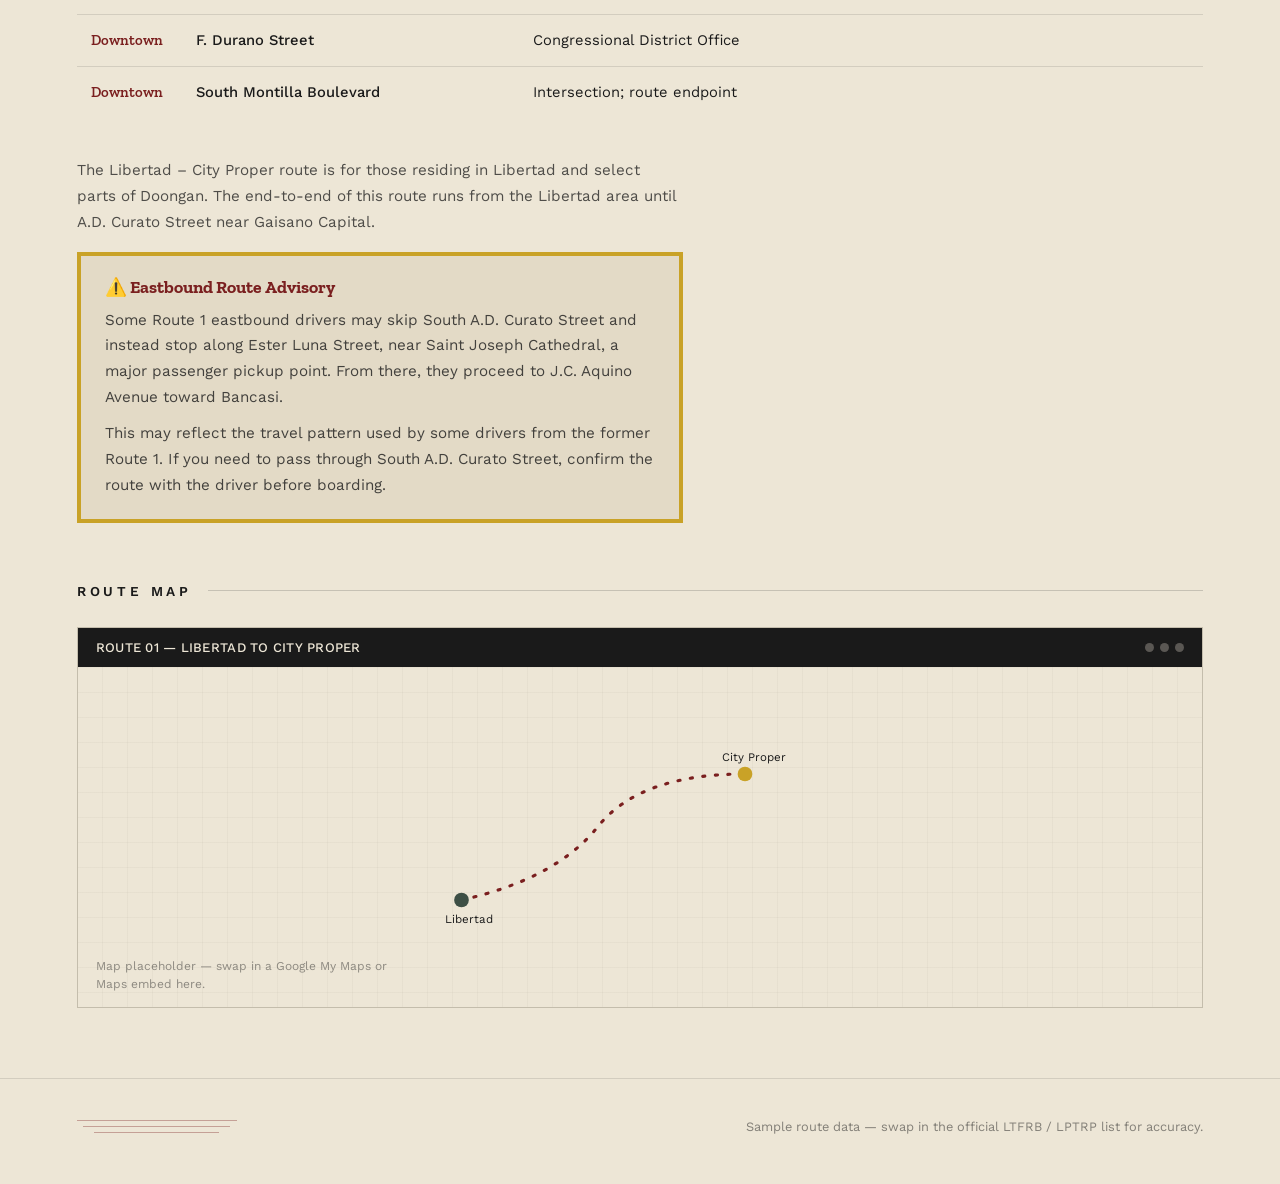
==== commit ac88ebf3: "Add Route 1 west/east guidance Expanded Route 1 with separate westbound and eastbound tables and rev" ====
--- a/routes/route-01.html
+++ b/routes/route-01.html
@@ -67,28 +67,122 @@
   </div>
 
   <div class="table-wrap">
+    <h2 class="route-direction">Route 1 - Westbound</h2>
+
     <table>
-      <thead>
-        <tr>
-          <th>Area</th>
-          <th>Street Name</th>
-          <th>Landmarks / Destinations</th>
-        </tr>
-      </thead>
-      <tbody>
-        <tr><td>Libertad</td><td>START</td><td></td></tr>
-        <tr><td></td><td>Doongan Road</td><td>Balangay Shrine Museum, Libertad Elementary School</td></tr>
-        <tr><td></td><td>Libertad Public Market Rd.</td><td>Libertad Public Market, Barangay Hall</td></tr>
-        <tr><td>City Proper</td><td>J.C. Aquino Avenue</td><td>Guingona Park, Butuan City Hall, Cathedral of St. Joseph</td></tr>
-        <tr><td></td><td>A.D. Curato Street</td><td>Gaisano Capital Butuan, Rizal Park</td></tr>
-        <tr><td></td><td>Montilla Boulevard</td><td>Robinsons Place Butuan, City Public Terminal</td></tr>
-      </tbody>
+        <thead>
+            <tr>
+                <th>Area</th>
+                <th>Street Name</th>
+                <th>Landmarks / Destinations</th>
+            </tr>
+        </thead>
+        <tbody>
+            <tr>
+                <td>Downtown</td>
+                <td>South Montilla Boulevard</td>
+                <td>Timber City Academy / Manuel J. Santos Hospital</td>
+            </tr>
+            <tr>
+                <td></td>
+                <td>JC Aquino Avenue</td>
+                <td>SM Butuan / Gaisano Butuan / Butuan Doctors / Robinsons / Libertad Crossing / LMX</td>
+            </tr>
+            <tr>
+                <td>Bancasi</td>
+                <td>Bancasi Airport</td>
+                <td>Butuan Airport</td>
+            </tr>
+            <tr>
+                <td>Dumalagan</td>
+                <td>Butuan–Cagayan de Oro–Iligan Road</td>
+                <td>National highway corridor</td>
+            </tr>
+            <tr>
+                <td>Dumalagan</td>
+                <td>Crossing Dumalagan Off-Street Terminal</td>
+                <td>Route endpoint</td>
+            </tr>
+        </tbody>
+    </table>
+
+    <h2 class="route-direction">Route 1 - Eastbound</h2>
+
+    <table>
+        <thead>
+            <tr>
+                <th>Area</th>
+                <th>Street Name</th>
+                <th>Landmarks / Destinations</th>
+            </tr>
+        </thead>
+        <tbody>
+            <tr>
+                <td>Dumalagan</td>
+                <td>Crossing Dumalagan Off-Street Terminal</td>
+                <td>Starting point</td>
+            </tr>
+            <tr>
+                <td></td>
+                <td>Butuan–Cagayan de Oro–Iligan Road</td>
+                <td>National highway corridor</td>
+            </tr>
+            <tr>
+                <td></td>
+                <td>JC Aquino Avenue</td>
+                <td>Butuan Airport / LMX / Libertad Crossing / Robinsons / Butuan Doctors / Gaisano / SM</td>
+            </tr>
+            <tr>
+                <td>Downtown</td>
+                <td>North Montilla Boulevard</td>
+                <td>Saint Joseph Institute of Technology</td>
+            </tr>
+            <tr>
+                <td>Downtown</td>
+                <td>T. Calo Street</td>
+                <td>Downtown street corridor</td>
+            </tr>
+            <tr>
+                <td>Downtown</td>
+                <td>Ester Luna St.</td>
+                <td>Guingona Park (Plaza) / Saint Joseph Cathedral</td>
+            </tr>
+            <tr>
+                <td>Downtown</td>
+                <td>South A.D. Curato Street</td>
+                <td>Butuan Central Elementary School / SSS Building</td>
+            </tr>
+            <tr>
+                <td>Downtown</td>
+                <td>F. Durano Street</td>
+                <td>Congressional District Office</td>
+            </tr>
+            <tr>
+                <td>Downtown</td>
+                <td>South Montilla Boulevard</td>
+                <td>Intersection; route endpoint</td>
+            </tr>
+        </tbody>
     </table>
   </div>
 
   <div class="narrative">
     <p>The Libertad &ndash; City Proper route is for those residing in Libertad and select parts of Doongan. The end-to-end of this route runs from the Libertad area until A.D. Curato Street near Gaisano Capital.</p>
-    <p>Common stops along the way include the Balangay Shrine Museum, Libertad Public Market, Guingona Park, Butuan City Hall, and the downtown stretch near Gaisano Capital and Robinsons Place.</p>
+    <div class="route-warning" role="alert">
+        <h3>⚠️ Eastbound Route Advisory</h3>
+        <p>
+            Some Route 1 eastbound drivers may skip South A.D. Curato
+            Street and instead stop along Ester Luna Street, near
+            Saint Joseph Cathedral, a major passenger pickup point.
+            From there, they proceed to J.C. Aquino Avenue toward Bancasi.
+        </p>
+        <p>
+            This may reflect the travel pattern used by some drivers
+            from the former Route 1. If you need to pass through
+            South A.D. Curato Street, confirm the route with the
+            driver before boarding.
+        </p>
+    </div>
   </div>
 
   <div class="section-label">
--- a/assets/routes-style.css
+++ b/assets/routes-style.css
@@ -231,6 +231,32 @@
     margin-bottom: 16px;
   }
   .narrative p:last-child { margin-bottom: 0; }
+  
+  .route-warning {
+      padding: 20px 24px;
+      background: var(--cream-dim);
+      border: 4px solid var(--gold);
+      margin-bottom: 20px;
+  }
+
+  .route-warning h3 {
+      font-size: 1.1rem;
+      color: var(--red);
+      margin-bottom: 10px;
+  }
+
+  .route-warning p {
+      font-size: 0.95rem;
+      line-height: 1.7;
+      color: rgba(26, 26, 26, 0.8);
+      margin-bottom: 10px;
+  }
+
+  .route-warning p:last-child {
+      margin-bottom: 0;
+  }
+
+
 
   /* ---------- map placeholder ---------- */
   .map-block { padding: 0 6vw 10px; }
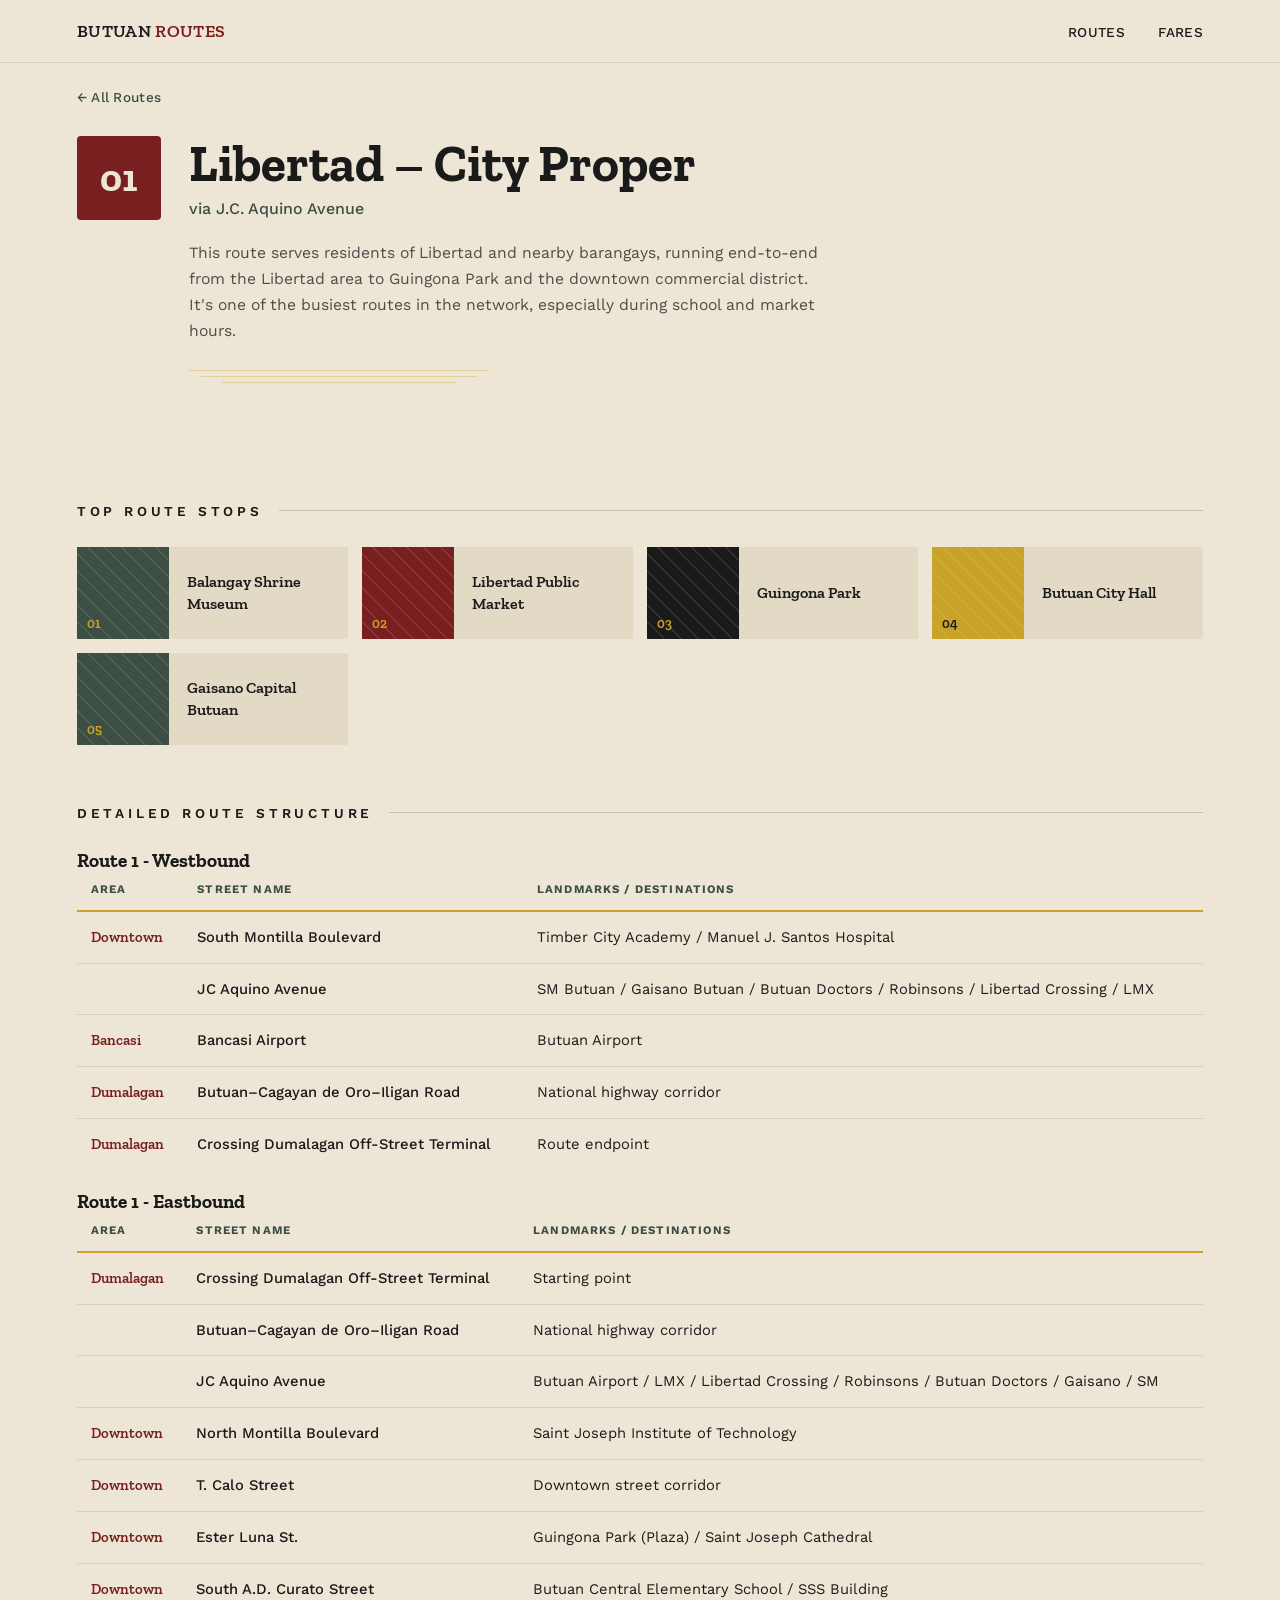
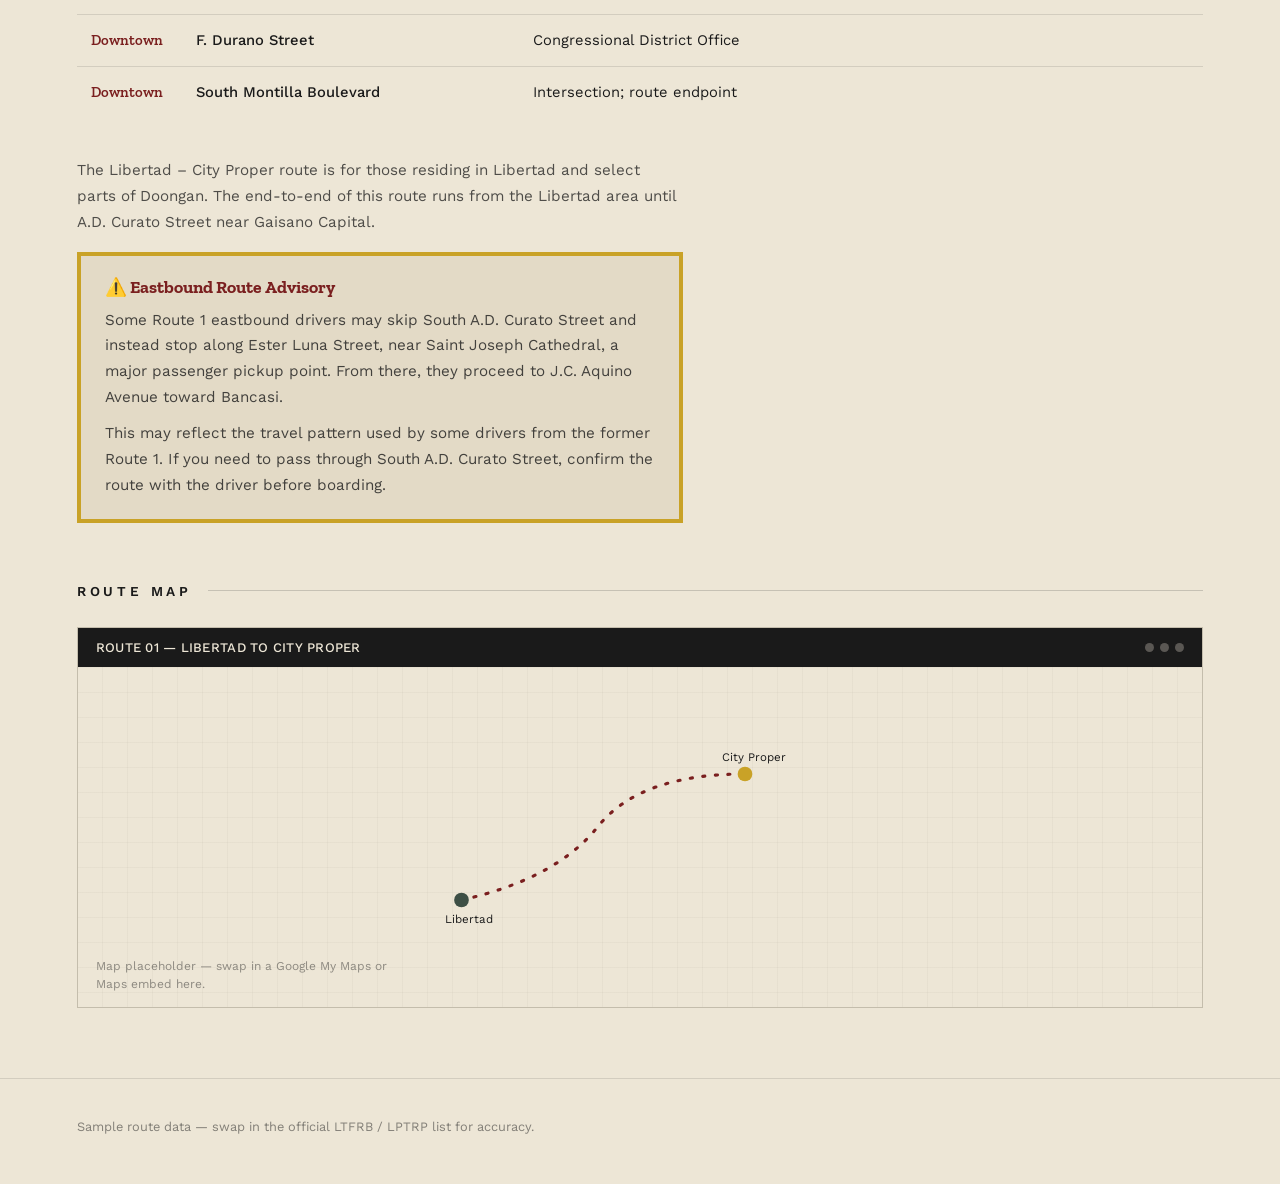
==== commit fe2441d1: "Remove decorative footer lines This commit removes the decorative plank-line divider from the footer" ====
--- a/routes/route-01.html
+++ b/routes/route-01.html
@@ -210,7 +210,6 @@
   </div>
 
   <footer>
-    <div class="plank-lines"><span></span><span></span><span></span></div>
     <p>Sample route data &mdash; swap in the official LTFRB / LPTRP list for accuracy.</p>
   </footer>
 
--- a/assets/routes-style.css
+++ b/assets/routes-style.css
@@ -313,7 +313,6 @@
     gap: 12px;
     border-top: 1px solid rgba(26,26,26,0.12);
   }
-  footer .plank-lines { max-width: 160px; color: var(--red); }
   footer p { font-size: 0.8rem; color: rgba(26,26,26,0.5); }
 
   :focus-visible { outline: 2px solid var(--red); outline-offset: 2px; }
